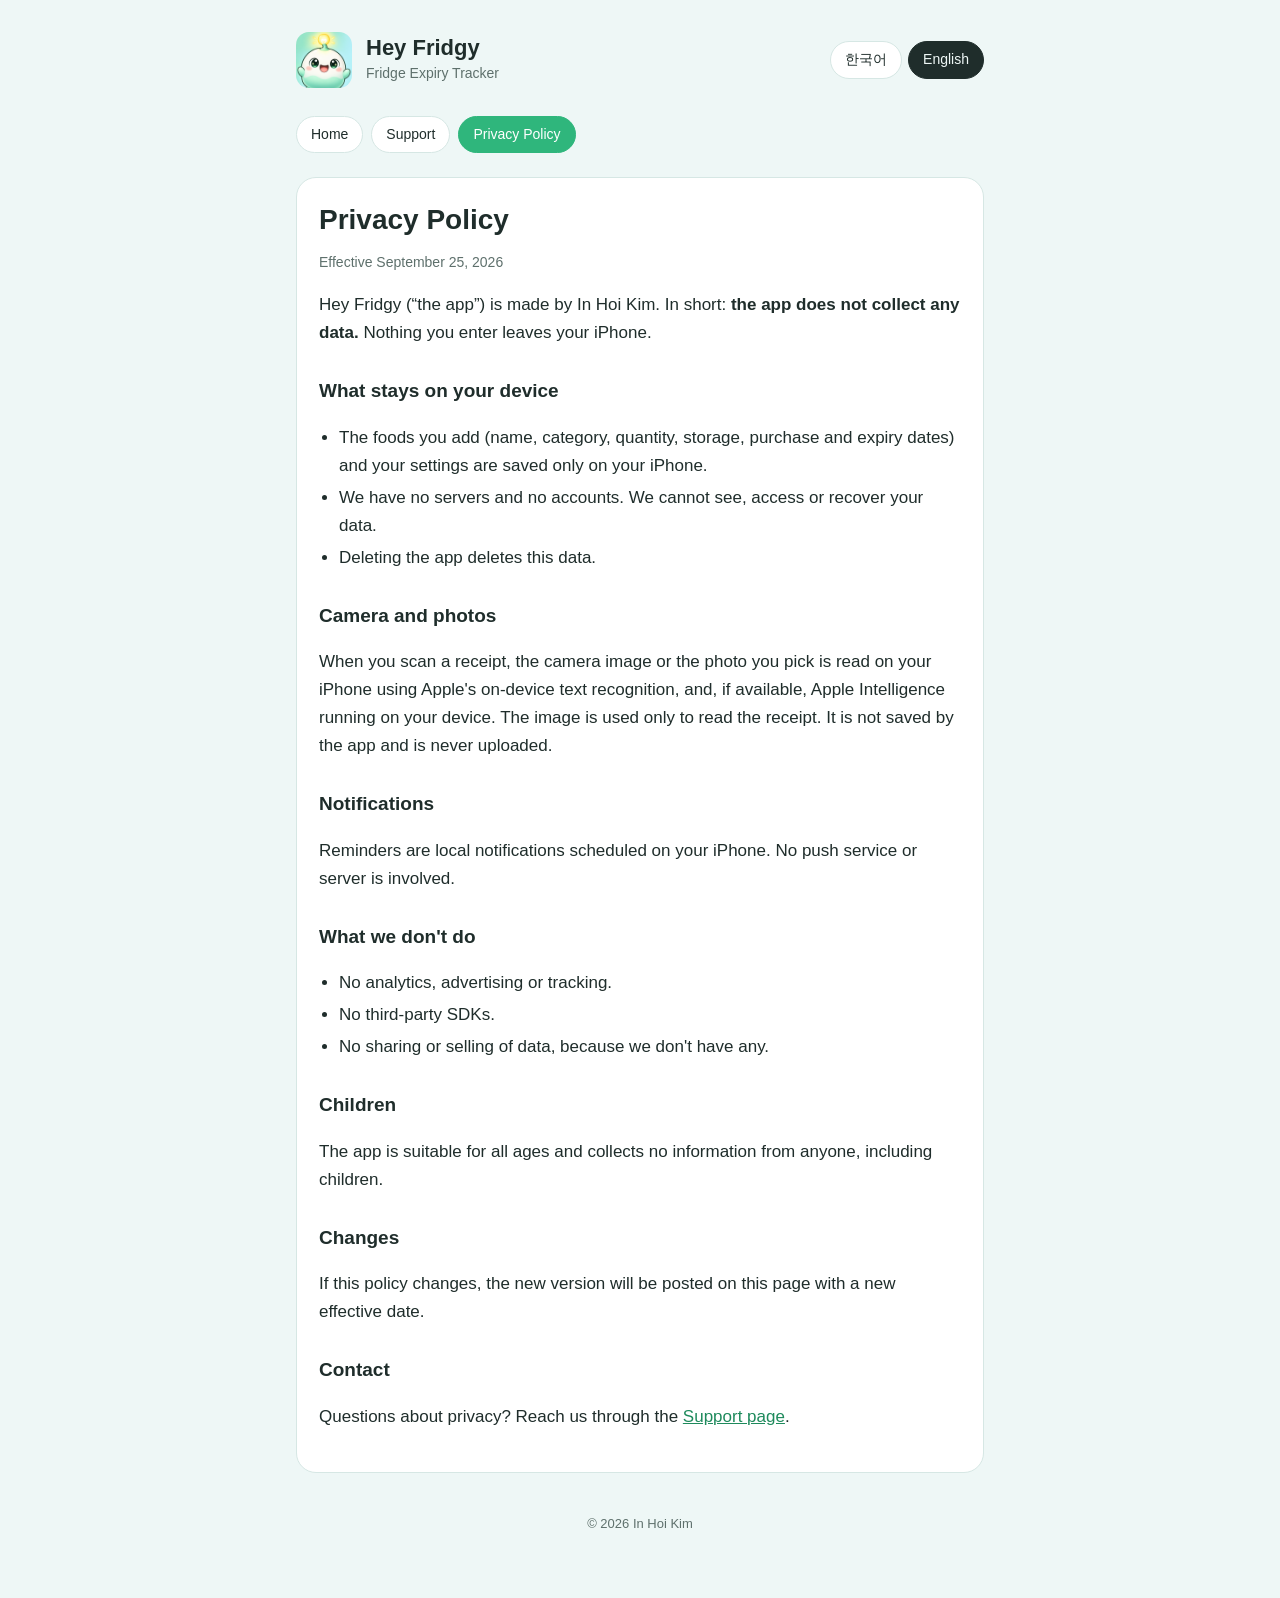
==== privacy.html @ ad00b65f "add heyfridgy support and privacy pages" ====
<!doctype html>
<html lang="en">
<head>
<meta charset="utf-8">
<meta name="viewport" content="width=device-width,initial-scale=1">
<title>Privacy Policy — Hey Fridgy</title>
<link rel="icon" href="icon.png">
<link rel="stylesheet" href="style.css">
<script src="lang.js" defer></script>
</head>
<body>
<div class="wrap">
<header>
<img src="icon.png" alt="">
<div><div class="name"><span class="en">Hey Fridgy</span><span class="ko">헤이프리지</span></div><div class="sub"><span class="en">Fridge Expiry Tracker</span><span class="ko">냉장고 유통기한 알리미</span></div></div>
<div class="lang"><button data-l="ko">한국어</button><button data-l="en">English</button></div>
</header>
<nav>
<a href="./"><span class="en">Home</span><span class="ko">홈</span></a>
<a href="support.html"><span class="en">Support</span><span class="ko">고객지원</span></a>
<a href="privacy.html" aria-current="page"><span class="en">Privacy Policy</span><span class="ko">개인정보 처리방침</span></a>
</nav>
<div class="card en">
<h1>Privacy Policy</h1>
<p class="muted">Effective September 25, 2026</p>
<p>Hey Fridgy (“the app”) is made by In Hoi Kim. In short: <b>the app does not collect any data.</b> Nothing you enter leaves your iPhone.</p>
<h2>What stays on your device</h2>
<ul>
<li>The foods you add (name, category, quantity, storage, purchase and expiry dates) and your settings are saved only on your iPhone.</li>
<li>We have no servers and no accounts. We cannot see, access or recover your data.</li>
<li>Deleting the app deletes this data.</li>
</ul>
<h2>Camera and photos</h2>
<p>When you scan a receipt, the camera image or the photo you pick is read on your iPhone using Apple's on-device text recognition, and, if available, Apple Intelligence running on your device. The image is used only to read the receipt. It is not saved by the app and is never uploaded.</p>
<h2>Notifications</h2>
<p>Reminders are local notifications scheduled on your iPhone. No push service or server is involved.</p>
<h2>What we don't do</h2>
<ul>
<li>No analytics, advertising or tracking.</li>
<li>No third-party SDKs.</li>
<li>No sharing or selling of data, because we don't have any.</li>
</ul>
<h2>Children</h2>
<p>The app is suitable for all ages and collects no information from anyone, including children.</p>
<h2>Changes</h2>
<p>If this policy changes, the new version will be posted on this page with a new effective date.</p>
<h2>Contact</h2>
<p>Questions about privacy? Reach us through the <a href="support.html">Support page</a>.</p>
</div>
<div class="card ko">
<h1>개인정보 처리방침</h1>
<p class="muted">시행일: 2026년 9월 25일</p>
<p>헤이프리지(이하 “앱”)는 In Hoi Kim이 만든 앱입니다. 요약하면, <b>앱은 어떤 개인정보도 수집하지 않습니다.</b> 입력한 정보는 아이폰 밖으로 나가지 않습니다.</p>
<h2>기기에만 저장되는 정보</h2>
<ul>
<li>추가한 식품 정보(이름, 분류, 수량, 보관 위치, 구매일과 유통기한)와 설정은 사용자의 아이폰에만 저장됩니다.</li>
<li>서버와 계정이 없으므로 개발자는 이 정보를 보거나 접근하거나 복구할 수 없습니다.</li>
<li>앱을 삭제하면 이 정보도 삭제됩니다.</li>
</ul>
<h2>카메라와 사진</h2>
<p>영수증을 스캔하면 촬영한 이미지나 선택한 사진을 아이폰 안에서 Apple의 온디바이스 텍스트 인식과, 사용 가능한 경우 기기에서 실행되는 Apple Intelligence로 읽습니다. 이미지는 영수증을 읽는 데에만 쓰이며, 앱에 저장되지 않고 어디로도 전송되지 않습니다.</p>
<h2>알림</h2>
<p>알림은 아이폰에서 예약되는 로컬 알림입니다. 푸시 서비스나 서버를 사용하지 않습니다.</p>
<h2>하지 않는 것</h2>
<ul>
<li>분석, 광고, 추적을 하지 않습니다.</li>
<li>제3자 SDK를 사용하지 않습니다.</li>
<li>보유한 정보가 없으므로 제공하거나 판매하지 않습니다.</li>
</ul>
<h2>아동</h2>
<p>앱은 모든 연령에 적합하며 아동을 포함한 누구의 정보도 수집하지 않습니다.</p>
<h2>변경</h2>
<p>이 방침이 바뀌면 새 시행일과 함께 이 페이지에 게시합니다.</p>
<h2>문의</h2>
<p>개인정보 관련 문의는 <a href="support.html">고객지원 페이지</a>를 이용해 주세요.</p>
</div>
<footer>© 2026 In Hoi Kim</footer>
</div>
</body>
</html>
---- style.css ----
:root{--bg:#EEF7F6;--surface:#FFFFFF;--primary:#2FB67C;--primary-deep:#1E8A5C;--text:#1F2D2B;--text-2:#5E706C;--line:#D6E7E4;--frost:#DDF1F3}
@media (prefers-color-scheme:dark){:root{--bg:#0F1A19;--surface:#1A2826;--primary:#3FCB8E;--primary-deep:#2FB67C;--text:#EAF4F2;--text-2:#9DB1AD;--line:#263633;--frost:#172A2C}}
*{box-sizing:border-box}
html{-webkit-text-size-adjust:100%}
body{margin:0;background:var(--bg);color:var(--text);font:17px/1.65 ui-rounded,-apple-system,BlinkMacSystemFont,"Apple SD Gothic Neo","Segoe UI",sans-serif}
a{color:var(--primary-deep)}
@media (prefers-color-scheme:dark){a{color:var(--primary)}}
.wrap{max-width:720px;margin:0 auto;padding:32px 16px 64px}
header{display:flex;align-items:center;gap:14px;margin-bottom:28px}
header img{width:56px;height:56px;border-radius:13px}
header .name{font-weight:800;font-size:22px;line-height:1.2}
header .sub{color:var(--text-2);font-size:14px}
nav{display:flex;gap:8px;flex-wrap:wrap;margin-bottom:24px}
nav a,.lang button{border:1px solid var(--line);background:var(--surface);color:var(--text);text-decoration:none;border-radius:999px;padding:6px 14px;font:inherit;font-size:14px;cursor:pointer}
nav a[aria-current]{background:var(--primary);border-color:var(--primary);color:#fff}
.lang{display:flex;gap:6px;margin-left:auto}
.lang button[aria-pressed=true]{background:var(--text);color:var(--bg);border-color:var(--text)}
.card{background:var(--surface);border:1px solid var(--line);border-radius:20px;padding:24px 22px;margin-bottom:16px}
h1{font-size:28px;line-height:1.25;margin:0 0 6px}
h2{font-size:19px;margin:28px 0 8px}
.card h2:first-child{margin-top:0}
.muted{color:var(--text-2);font-size:14px}
ul{padding-left:20px}
li{margin:4px 0}
.hero{text-align:center;padding:24px 0 8px}
.hero img{width:180px;height:auto}
.hero h1{font-size:34px}
.hero p{color:var(--text-2);margin:4px 0 24px}
.btn{display:inline-block;background:var(--primary);color:#fff !important;text-decoration:none;font-weight:700;border-radius:999px;padding:12px 24px}
footer{margin-top:40px;color:var(--text-2);font-size:13px;text-align:center}
[lang=ko] .en,[lang=en] .ko{display:none}
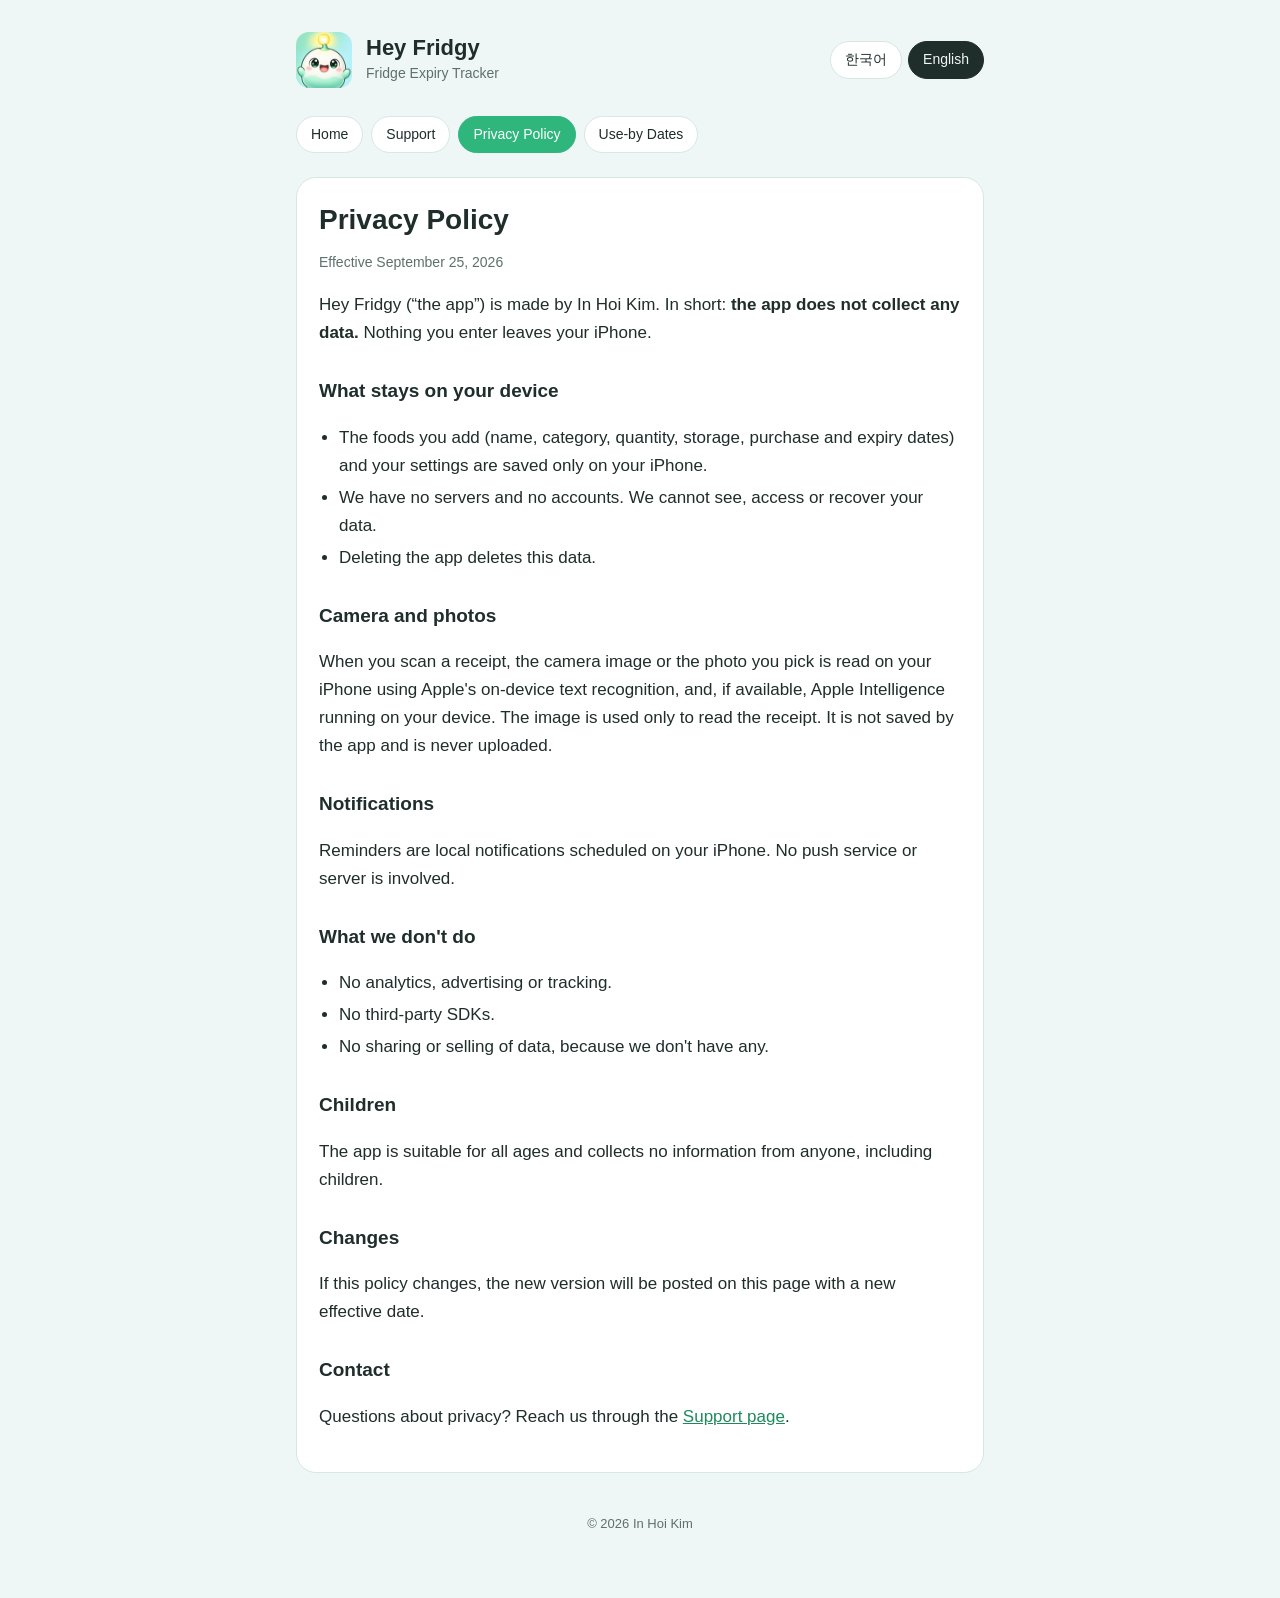
==== commit 353dd062: "add use-by dates page with sources and disclaimer" ====
--- a/privacy.html
+++ b/privacy.html
@@ -19,6 +19,7 @@
 <a href="./"><span class="en">Home</span><span class="ko">홈</span></a>
 <a href="support.html"><span class="en">Support</span><span class="ko">고객지원</span></a>
 <a href="privacy.html" aria-current="page"><span class="en">Privacy Policy</span><span class="ko">개인정보 처리방침</span></a>
+<a href="dates.html"><span class="en">Use-by Dates</span><span class="ko">유통기한 안내</span></a>
 </nav>
 <div class="card en">
 <h1>Privacy Policy</h1>
